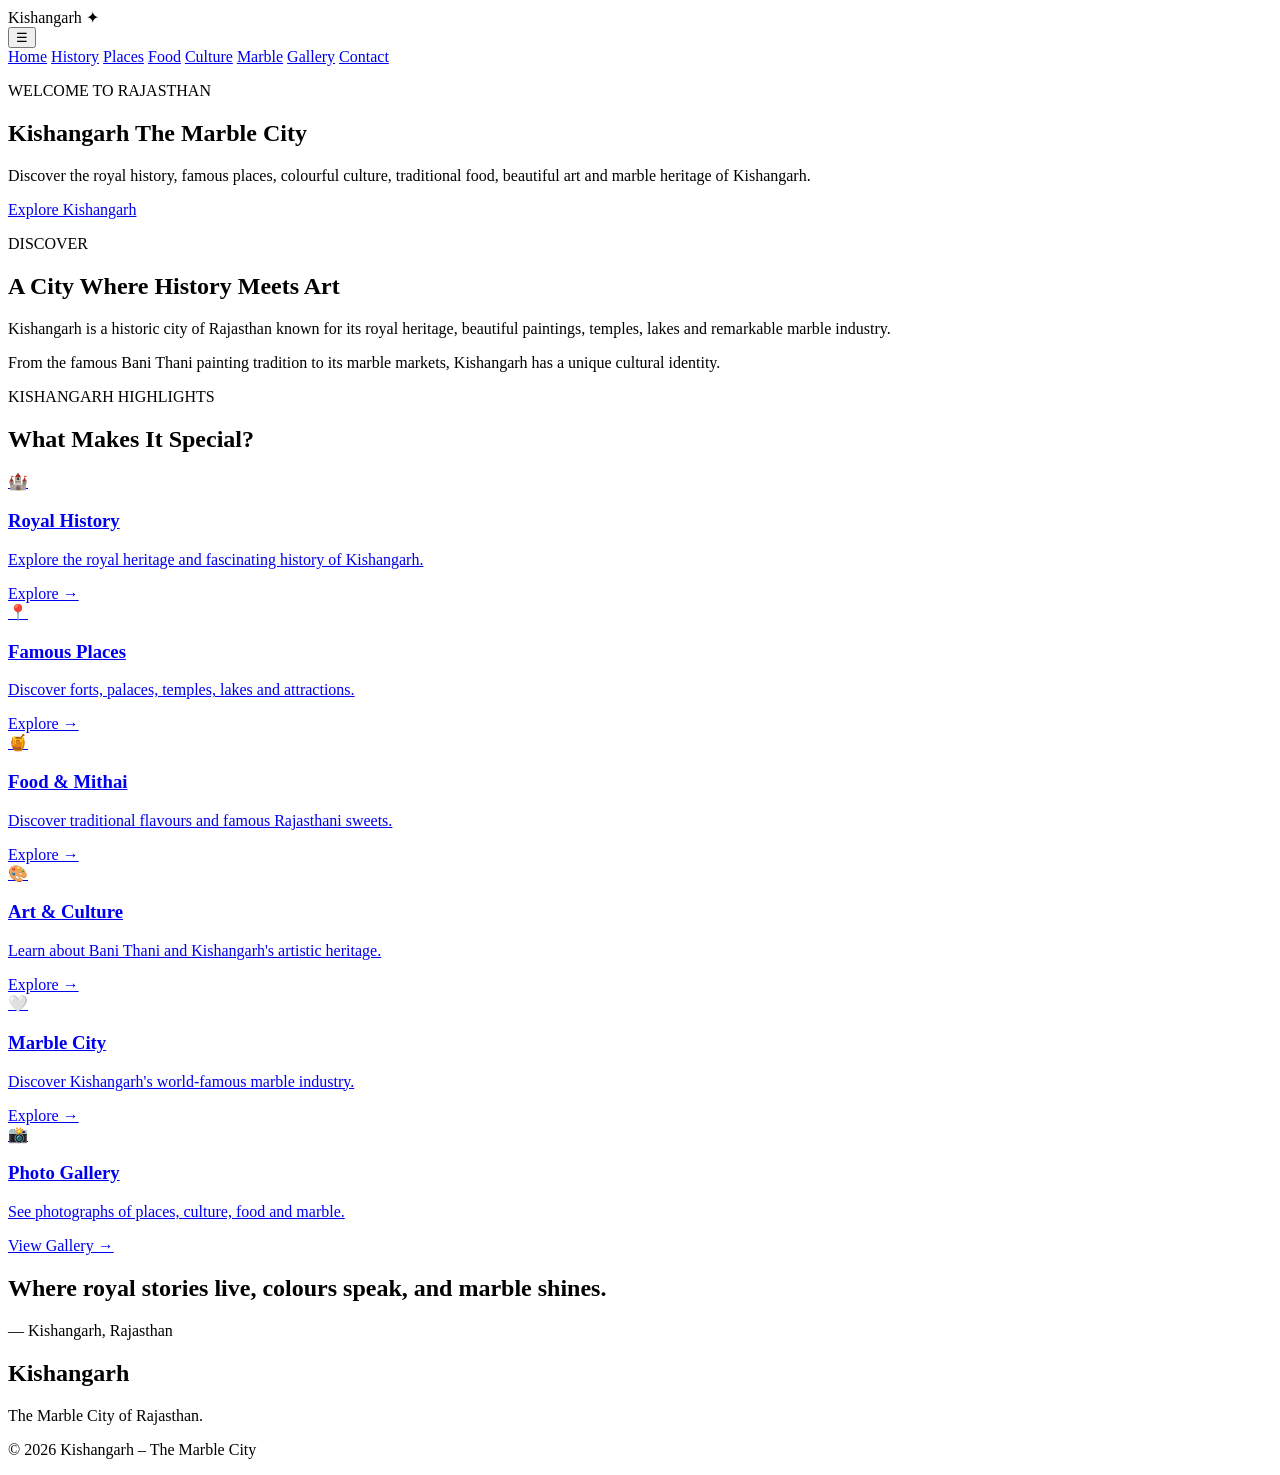
==== index.html @ cc8e48b8 "Create index.html" ====
<!DOCTYPE html>
<html lang="en">
<head>
<meta charset="UTF-8">
<meta name="viewport" content="width=device-width, initial-scale=1.0">
<title>Kishangarh | The Marble City</title>
<link rel="stylesheet" href="style.css">
</head>

<body>

<header class="navbar">
<div class="logo">Kishangarh <span>✦</span></div>

<button class="menu-btn" onclick="toggleMenu()">☰</button>

<nav id="navMenu">
<a href="index.html" class="active">Home</a>
<a href="history.html">History</a>
<a href="places.html">Places</a>
<a href="food.html">Food</a>
<a href="culture.html">Culture</a>
<a href="marble.html">Marble</a>
<a href="gallery.html">Gallery</a>
<a href="contact.html">Contact</a>
</nav>
</header>

<section class="hero">
<div class="hero-content">
<p class="small-title">WELCOME TO RAJASTHAN</p>

<h1>Kishangarh <span>The Marble City</span></h1>

<p>
Discover the royal history, famous places, colourful culture,
traditional food, beautiful art and marble heritage of Kishangarh.
</p>

<a href="places.html" class="btn">Explore Kishangarh</a>
</div>
</section>

<section class="intro">
<p class="section-tag">DISCOVER</p>
<h2>A City Where History Meets Art</h2>

<p>
Kishangarh is a historic city of Rajasthan known for its royal
heritage, beautiful paintings, temples, lakes and remarkable
marble industry.
</p>

<p>
From the famous Bani Thani painting tradition to its marble
markets, Kishangarh has a unique cultural identity.
</p>
</section>

<section class="highlights">

<div class="section-heading">
<p class="section-tag">KISHANGARH HIGHLIGHTS</p>
<h2>What Makes It Special?</h2>
</div>

<div class="highlight-grid">

<a href="history.html" class="highlight-card">
<div class="highlight-icon">🏰</div>
<h3>Royal History</h3>
<p>Explore the royal heritage and fascinating history of Kishangarh.</p>
<span>Explore →</span>
</a>

<a href="places.html" class="highlight-card">
<div class="highlight-icon">📍</div>
<h3>Famous Places</h3>
<p>Discover forts, palaces, temples, lakes and attractions.</p>
<span>Explore →</span>
</a>

<a href="food.html" class="highlight-card">
<div class="highlight-icon">🍯</div>
<h3>Food & Mithai</h3>
<p>Discover traditional flavours and famous Rajasthani sweets.</p>
<span>Explore →</span>
</a>

<a href="culture.html" class="highlight-card">
<div class="highlight-icon">🎨</div>
<h3>Art & Culture</h3>
<p>Learn about Bani Thani and Kishangarh's artistic heritage.</p>
<span>Explore →</span>
</a>

<a href="marble.html" class="highlight-card">
<div class="highlight-icon">🤍</div>
<h3>Marble City</h3>
<p>Discover Kishangarh's world-famous marble industry.</p>
<span>Explore →</span>
</a>

<a href="gallery.html" class="highlight-card">
<div class="highlight-icon">📸</div>
<h3>Photo Gallery</h3>
<p>See photographs of places, culture, food and marble.</p>
<span>View Gallery →</span>
</a>

</div>
</section>

<section class="quote">
<h2>Where royal stories live, colours speak, and marble shines.</h2>
<p>— Kishangarh, Rajasthan</p>
</section>

<footer>
<h2>Kishangarh</h2>
<p>The Marble City of Rajasthan.</p>
<p>© 2026 Kishangarh – The Marble City</p>
</footer>

<script src="script.js"></script>
</body>
</html>
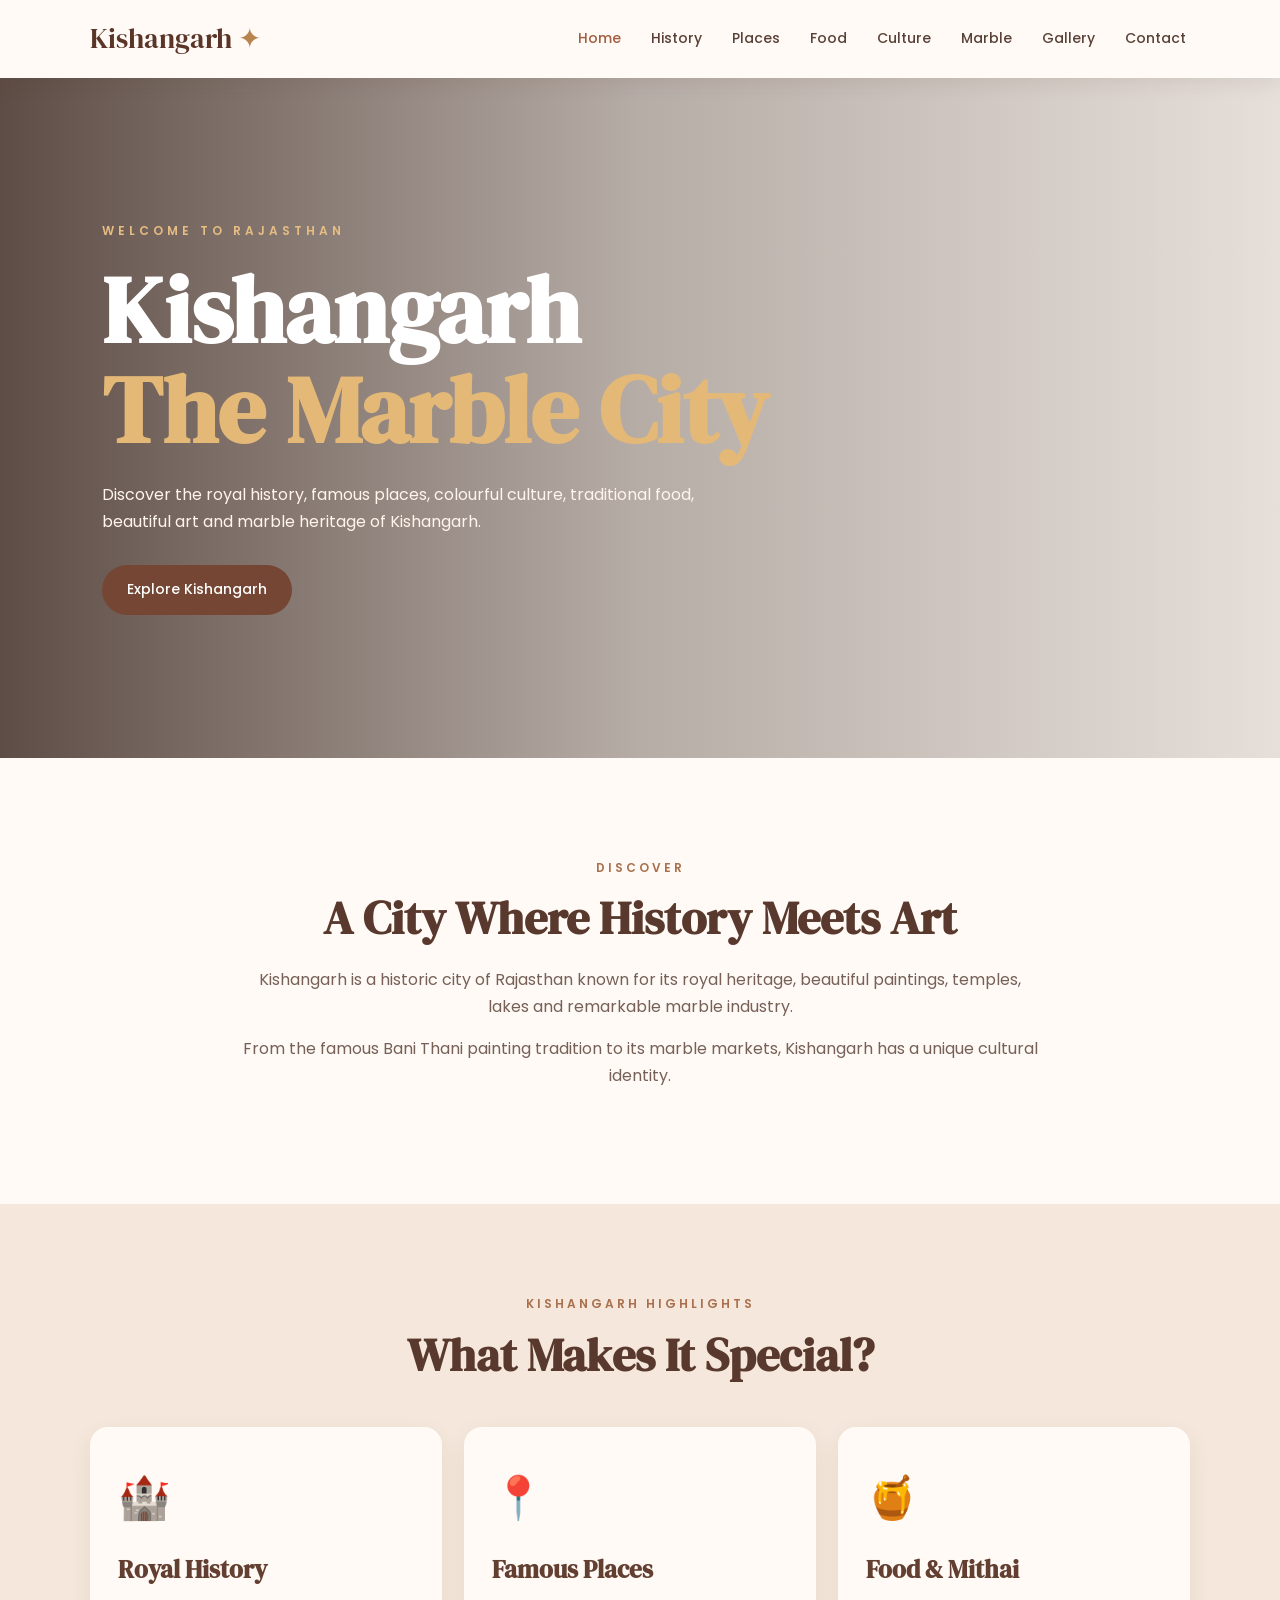
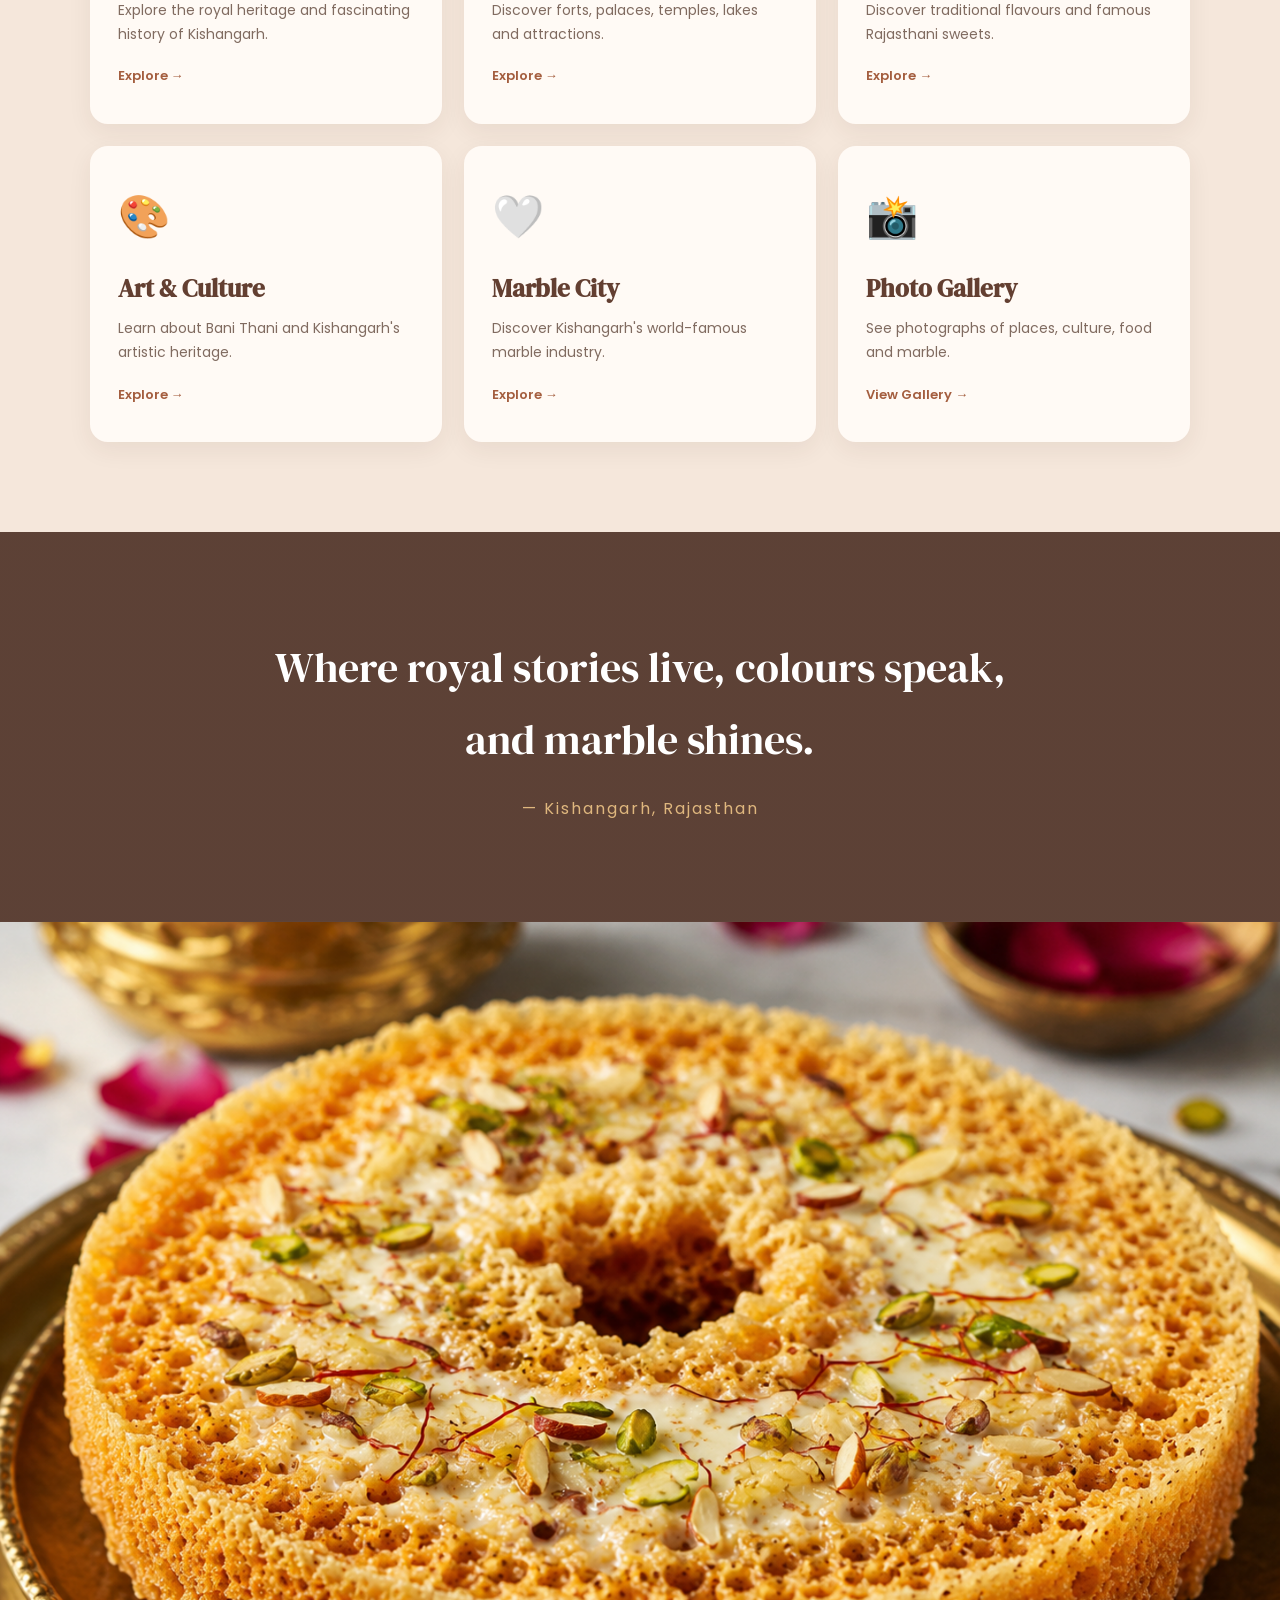
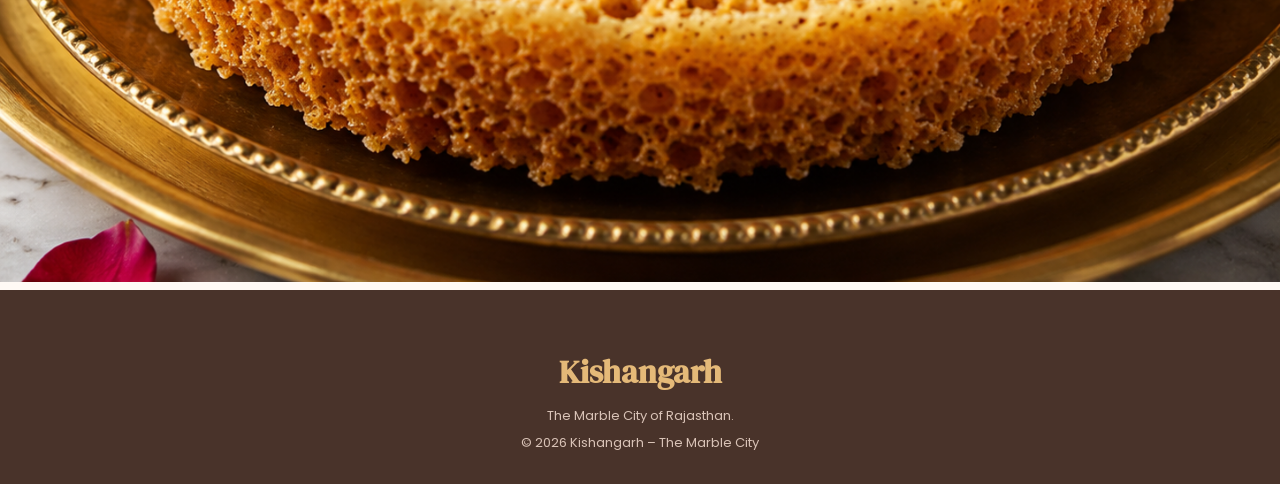
==== commit 2cc5e151: "Update index.html" ====
--- a/index.html
+++ b/index.html
@@ -115,7 +115,9 @@
 <h2>Where royal stories live, colours speak, and marble shines.</h2>
 <p>— Kishangarh, Rajasthan</p>
 </section>
-
+<div class="sweet-image">
+  <img src="file_0000000049008211b5ec627d107cb9df.png" alt="Ghewar">
+</div>
 <footer>
 <h2>Kishangarh</h2>
 <p>The Marble City of Rajasthan.</p>
--- a/style.css
+++ b/style.css
@@ -0,0 +1,1276 @@
+@import url('https://fonts.googleapis.com/css2?family=DM+Serif+Display&family=Poppins:wght@300;400;500;600;700&display=swap');
+
+/* =========================
+   BASIC SETTINGS
+========================= */
+
+* {
+    margin: 0;
+    padding: 0;
+    box-sizing: border-box;
+}
+
+html {
+    scroll-behavior: smooth;
+}
+
+body {
+    font-family: 'Poppins', sans-serif;
+    background: #fffaf5;
+    color: #49352d;
+    line-height: 1.7;
+}
+
+img {
+    max-width: 100%;
+}
+
+a {
+    text-decoration: none;
+}
+
+button {
+    font-family: inherit;
+}
+
+/* =========================
+   NAVIGATION
+========================= */
+
+.navbar {
+    width: 100%;
+    height: 78px;
+
+    display: flex;
+    align-items: center;
+    justify-content: space-between;
+
+    padding: 0 7%;
+
+    background: rgba(255, 250, 245, 0.97);
+
+    position: sticky;
+    top: 0;
+    z-index: 999;
+
+    box-shadow: 0 3px 20px rgba(70, 40, 25, 0.10);
+}
+
+.logo {
+    font-family: 'DM Serif Display', serif;
+    font-size: 28px;
+    color: #5a3528;
+    white-space: nowrap;
+}
+
+.logo span {
+    color: #b9854f;
+}
+
+nav {
+    display: flex;
+    align-items: center;
+    gap: 22px;
+}
+
+nav a {
+    color: #594137;
+    font-size: 14px;
+    font-weight: 500;
+
+    padding: 8px 4px;
+
+    transition: 0.3s;
+}
+
+nav a:hover,
+nav a.active {
+    color: #a15d3f;
+}
+
+.menu-btn {
+    display: none;
+
+    border: none;
+    background: transparent;
+
+    font-size: 28px;
+    color: #654235;
+
+    cursor: pointer;
+}
+
+/* =========================
+   HERO HOME
+========================= */
+
+.hero {
+    min-height: 680px;
+
+    display: flex;
+    align-items: center;
+
+    padding: 80px 8%;
+
+    background:
+        linear-gradient(
+            90deg,
+            rgba(48, 28, 20, 0.78),
+            rgba(48, 28, 20, 0.35),
+            rgba(48, 28, 20, 0.12)
+        ),
+        url("https://images.unsplash.com/photo-1599661046289-e31897846e41?auto=format&fit=crop&w=1800&q=85");
+
+    background-size: cover;
+    background-position: center;
+}
+
+.hero-content {
+    max-width: 720px;
+    color: white;
+
+    animation: fadeUp 1s ease;
+}
+
+.small-title {
+    color: #e6bd82;
+    letter-spacing: 4px;
+    font-size: 12px;
+    font-weight: 600;
+}
+
+.hero h1 {
+    font-family: 'DM Serif Display', serif;
+
+    font-size: clamp(55px, 8vw, 95px);
+
+    line-height: 1.05;
+
+    margin: 20px 0;
+}
+
+.hero h1 span {
+    display: block;
+    color: #e4b978;
+}
+
+.hero-content > p:not(.small-title) {
+    max-width: 620px;
+
+    font-size: 16px;
+
+    color: #fff5ed;
+
+    margin-bottom: 30px;
+}
+
+.hero-buttons {
+    display: flex;
+    gap: 15px;
+    flex-wrap: wrap;
+}
+
+/* =========================
+   BUTTONS
+========================= */
+
+.btn {
+    display: inline-block;
+
+    padding: 13px 25px;
+
+    background: #754633;
+    color: white;
+
+    border-radius: 30px;
+
+    font-size: 14px;
+    font-weight: 500;
+
+    transition: 0.3s;
+}
+
+.btn:hover {
+    background: #a66a49;
+    transform: translateY(-3px);
+}
+
+.btn-outline {
+    display: inline-block;
+
+    padding: 12px 24px;
+
+    border: 1px solid #e2b878;
+
+    color: white;
+
+    border-radius: 30px;
+
+    font-size: 14px;
+
+    transition: 0.3s;
+}
+
+.btn-outline:hover {
+    background: #e2b878;
+    color: #49352d;
+}
+
+/* =========================
+   INTRO
+========================= */
+
+.intro {
+    max-width: 850px;
+
+    margin: auto;
+
+    padding: 100px 25px;
+
+    text-align: center;
+}
+
+.section-tag {
+    color: #aa704d;
+
+    font-size: 12px;
+
+    letter-spacing: 3px;
+
+    font-weight: 600;
+}
+
+.intro h2,
+.section-heading h2,
+.content-section h2,
+.food-section > h2 {
+    font-family: 'DM Serif Display', serif;
+
+    color: #59392d;
+
+    font-size: 46px;
+
+    line-height: 1.2;
+
+    margin: 12px 0 20px;
+}
+
+.intro p:not(.section-tag) {
+    color: #766057;
+
+    margin-bottom: 15px;
+}
+
+/* =========================
+   HIGHLIGHTS
+========================= */
+
+.highlights {
+    background: #f5e7db;
+
+    padding: 90px 7%;
+}
+
+.section-heading {
+    text-align: center;
+
+    margin-bottom: 45px;
+}
+
+.highlight-grid {
+    max-width: 1200px;
+
+    margin: auto;
+
+    display: grid;
+
+    grid-template-columns: repeat(3, 1fr);
+
+    gap: 22px;
+}
+
+.highlight-card {
+    background: #fffaf5;
+
+    padding: 35px 28px;
+
+    border-radius: 18px;
+
+    color: #49352d;
+
+    box-shadow: 0 8px 25px rgba(70, 40, 25, 0.07);
+
+    transition: 0.35s;
+}
+
+.highlight-card:hover {
+    transform: translateY(-8px);
+
+    box-shadow: 0 15px 35px rgba(70, 40, 25, 0.14);
+}
+
+.highlight-icon {
+    font-size: 42px;
+
+    margin-bottom: 15px;
+}
+
+.highlight-card h3 {
+    font-family: 'DM Serif Display', serif;
+
+    font-size: 25px;
+
+    color: #633f31;
+
+    margin-bottom: 8px;
+}
+
+.highlight-card p {
+    color: #806b60;
+
+    font-size: 14px;
+
+    margin-bottom: 15px;
+}
+
+.highlight-card span {
+    color: #a45e3f;
+
+    font-size: 13px;
+
+    font-weight: 600;
+}
+
+/* =========================
+   QUOTE
+========================= */
+
+.quote {
+    padding: 100px 20px;
+
+    text-align: center;
+
+    background:
+        linear-gradient(
+            rgba(75, 45, 33, 0.90),
+            rgba(75, 45, 33, 0.90)
+        ),
+        url("https://images.unsplash.com/photo-1477587458883-47145ed94245?auto=format&fit=crop&w=1800&q=85");
+
+    background-size: cover;
+    background-position: center;
+
+    color: white;
+}
+
+.quote h2 {
+    max-width: 800px;
+
+    margin: auto;
+
+    font-family: 'DM Serif Display', serif;
+
+    font-size: 42px;
+
+    font-weight: 400;
+}
+
+.quote p {
+    margin-top: 20px;
+
+    color: #dfb77e;
+
+    letter-spacing: 2px;
+}
+
+/* =========================
+   PAGE BANNER
+========================= */
+
+.page-banner {
+    padding: 95px 20px;
+
+    text-align: center;
+
+    background:
+        linear-gradient(
+            rgba(90, 54, 39, 0.88),
+            rgba(90, 54, 39, 0.88)
+        ),
+        url("https://images.unsplash.com/photo-1603262110263-fb0112e7cc33?auto=format&fit=crop&w=1800&q=85");
+
+    background-size: cover;
+    background-position: center;
+
+    color: white;
+}
+
+.page-banner .section-tag {
+    color: #e2b879;
+}
+
+.page-banner h1 {
+    font-family: 'DM Serif Display', serif;
+
+    font-size: clamp(45px, 7vw, 70px);
+
+    color: white;
+
+    margin: 10px 0;
+}
+
+.page-banner p:last-child {
+    color: #f3e2d5;
+}
+
+/* =========================
+   GENERAL CONTENT
+========================= */
+
+.content-section {
+    max-width: 950px;
+
+    margin: auto;
+
+    padding: 90px 25px;
+}
+
+.content-section h2 {
+    margin-top: 40px;
+}
+
+.content-section h2:first-child {
+    margin-top: 0;
+}
+
+.content-section p {
+    color: #725c51;
+
+    margin: 12px 0;
+
+    line-height: 1.9;
+}
+
+.info-box {
+    margin-top: 40px;
+
+    padding: 25px;
+
+    background: #f4e4d7;
+
+    border-left: 5px solid #aa704d;
+
+    border-radius: 10px;
+}
+
+.info-box strong {
+    color: #633e30;
+}
+
+.info-box p {
+    margin-bottom: 0;
+}
+
+/* =========================
+   PLACES
+========================= */
+
+.place-grid {
+    max-width: 1200px;
+
+    margin: auto;
+
+    padding: 90px 7%;
+
+    display: grid;
+
+    grid-template-columns: repeat(3, 1fr);
+
+    gap: 25px;
+}
+
+.place-card {
+    background: white;
+
+    padding: 35px 28px;
+
+    border-radius: 18px;
+
+    border-bottom: 4px solid #b9855c;
+
+    box-shadow: 0 8px 25px rgba(70, 40, 25, 0.07);
+
+    transition: 0.35s;
+}
+
+.place-card:hover {
+    transform: translateY(-8px);
+}
+
+.place-icon {
+    font-size: 48px;
+
+    margin-bottom: 15px;
+}
+
+.place-card h2 {
+    font-family: 'DM Serif Display', serif;
+
+    color: #603f31;
+
+    font-size: 27px;
+
+    margin-bottom: 10px;
+}
+
+.place-card p {
+    color: #806a5f;
+
+    font-size: 14px;
+}
+
+/* =========================
+   FOOD
+========================= */
+
+.food-section {
+    max-width: 1200px;
+
+    margin: auto;
+
+    padding: 90px 7%;
+}
+
+.food-section > h2 {
+    text-align: center;
+
+    margin-bottom: 35px;
+}
+
+.food-title {
+    margin-top: 85px !important;
+}
+
+.food-grid {
+    display: grid;
+
+    grid-template-columns: repeat(3, 1fr);
+
+    gap: 22px;
+}
+
+.food-card {
+    background: #fff;
+
+    padding: 35px 25px;
+
+    text-align: center;
+
+    border-radius: 18px;
+
+    box-shadow: 0 8px 25px rgba(70, 40, 25, 0.07);
+
+    transition: 0.3s;
+}
+
+.food-card:hover {
+    transform: translateY(-7px);
+}
+
+.food-icon {
+    font-size: 50px;
+
+    margin-bottom: 15px;
+}
+
+.food-card h3 {
+    font-family: 'DM Serif Display', serif;
+
+    font-size: 26px;
+
+    color: #633f30;
+
+    margin-bottom: 8px;
+}
+
+.food-card p {
+    color: #806a5f;
+
+    font-size: 14px;
+}
+
+/* =========================
+   RECIPE
+========================= */
+
+.recipe-box {
+    max-width: 850px;
+
+    margin: 45px auto 0;
+
+    padding: 35px;
+
+    background: #f5e7db;
+
+    border-radius: 20px;
+}
+
+.recipe-box h3 {
+    font-family: 'DM Serif Display', serif;
+
+    font-size: 28px;
+
+    color: #623f30;
+
+    margin-bottom: 20px;
+}
+
+.recipe-box p {
+    margin: 10px 0;
+}
+
+.recipe-box ol {
+    padding-left: 25px;
+
+    color: #765f53;
+}
+
+.recipe-box li {
+    margin: 8px 0;
+}
+
+/* =========================
+   CULTURE
+========================= */
+
+.festival-grid {
+    display: grid;
+
+    grid-template-columns: repeat(2, 1fr);
+
+    gap: 20px;
+
+    margin-top: 30px;
+}
+
+.festival-card {
+    padding: 25px;
+
+    background: #f7e9dc;
+
+    border-radius: 15px;
+}
+
+.festival-card h3 {
+    font-family: 'DM Serif Display', serif;
+
+    font-size: 25px;
+
+    color: #654131;
+}
+
+.festival-card p {
+    font-size: 14px;
+}
+
+/* =========================
+   MARBLE
+========================= */
+
+.marble-steps {
+    display: grid;
+
+    grid-template-columns: repeat(4, 1fr);
+
+    gap: 18px;
+
+    margin: 40px 0;
+}
+
+.marble-steps > div {
+    padding: 25px;
+
+    background: #f4eee9;
+
+    border-radius: 15px;
+
+    text-align: center;
+}
+
+.marble-steps span {
+    display: inline-flex;
+
+    width: 48px;
+    height: 48px;
+
+    align-items: center;
+    justify-content: center;
+
+    border-radius: 50%;
+
+    background: #705044;
+
+    color: white;
+
+    margin-bottom: 12px;
+
+    font-weight: 600;
+}
+
+.marble-steps h3 {
+    font-family: 'DM Serif Display', serif;
+
+    font-size: 22px;
+
+    color: #604033;
+
+    margin-bottom: 8px;
+}
+
+.marble-steps p {
+    font-size: 13px;
+}
+
+/* =========================
+   GALLERY
+========================= */
+
+.gallery-section {
+    max-width: 1250px;
+
+    margin: auto;
+
+    padding: 80px 7%;
+}
+
+.gallery-filter {
+    display: flex;
+
+    justify-content: center;
+
+    flex-wrap: wrap;
+
+    gap: 10px;
+
+    margin-bottom: 45px;
+}
+
+.gallery-filter button {
+    border: 1px solid #b88769;
+
+    background: transparent;
+
+    color: #684536;
+
+    padding: 9px 19px;
+
+    border-radius: 25px;
+
+    cursor: pointer;
+
+    transition: 0.3s;
+}
+
+.gallery-filter button:hover {
+    background: #704837;
+
+    color: white;
+}
+
+.gallery-grid {
+    display: grid;
+
+    grid-template-columns: repeat(3, 1fr);
+
+    gap: 22px;
+}
+
+.gallery-item {
+    position: relative;
+
+    overflow: hidden;
+
+    min-height: 300px;
+
+    border-radius: 17px;
+
+    background: #ead8ca;
+
+    box-shadow: 0 8px 25px rgba(70, 40, 25, 0.10);
+
+    transition: 0.4s;
+}
+
+.gallery-item:hover {
+    transform: translateY(-7px);
+}
+
+.gallery-item img {
+    width: 100%;
+
+    height: 350px;
+
+    object-fit: cover;
+
+    display: block;
+
+    transition: 0.5s;
+}
+
+.gallery-item:hover img {
+    transform: scale(1.07);
+}
+
+.gallery-caption {
+    position: absolute;
+
+    left: 0;
+    right: 0;
+    bottom: 0;
+
+    padding: 45px 20px 20px;
+
+    color: white;
+
+    background:
+        linear-gradient(
+            transparent,
+            rgba(30, 18, 13, 0.95)
+        );
+}
+
+.gallery-caption h3 {
+    font-family: 'DM Serif Display', serif;
+
+    font-size: 25px;
+}
+
+.gallery-caption p {
+    font-size: 12px;
+
+    color: #e6d8cf;
+}
+
+/* =========================
+   CONTACT
+========================= */
+
+.contact-section {
+    max-width: 1100px;
+
+    margin: auto;
+
+    padding: 90px 25px;
+
+    display: grid;
+
+    grid-template-columns: 1fr 1fr;
+
+    gap: 60px;
+
+    align-items: center;
+}
+
+.contact-info h2 {
+    font-family: 'DM Serif Display', serif;
+
+    font-size: 45px;
+
+    color: #59392d;
+
+    margin-bottom: 15px;
+}
+
+.contact-info > p {
+    color: #766056;
+
+    margin-bottom: 25px;
+}
+
+.contact-card {
+    display: flex;
+
+    align-items: center;
+
+    gap: 18px;
+
+    background: white;
+
+    padding: 20px;
+
+    margin-bottom: 15px;
+
+    border-radius: 15px;
+
+    box-shadow: 0 6px 20px rgba(70, 40, 25, 0.07);
+}
+
+.contact-icon {
+    font-size: 30px;
+}
+
+.contact-card h3 {
+    color: #5f3d30;
+
+    margin-bottom: 3px;
+}
+
+.contact-card p {
+    color: #806a5f;
+
+    font-size: 14px;
+}
+
+.contact-decoration {
+    min-height: 400px;
+
+    background:
+        linear-gradient(
+            rgba(101, 64, 48, 0.08),
+            rgba(101, 64, 48, 0.08)
+        ),
+        #ead9cb;
+
+    border-radius: 30px;
+
+    display: flex;
+
+    flex-direction: column;
+
+    align-items: center;
+
+    justify-content: center;
+
+    text-align: center;
+}
+
+.cake-big {
+    font-size: 100px;
+
+    margin-bottom: 20px;
+}
+
+.contact-decoration h3 {
+    font-family: 'DM Serif Display', serif;
+
+    font-size: 38px;
+
+    color: #654132;
+}
+
+.contact-decoration p {
+    color: #806457;
+
+    margin-top: 10px;
+}
+
+/* =========================
+   FOOTER
+========================= */
+
+footer {
+    padding: 55px 7% 25px;
+
+    background: #49332a;
+
+    color: white;
+
+    text-align: center;
+}
+
+footer h2 {
+    font-family: 'DM Serif Display', serif;
+
+    color: #e4b978;
+
+    font-size: 32px;
+
+    margin-bottom: 5px;
+}
+
+footer p {
+    color: #d9c3b7;
+
+    font-size: 13px;
+
+    margin: 5px;
+}
+
+.footer-content {
+    max-width: 1100px;
+
+    margin: auto;
+
+    display: grid;
+
+    grid-template-columns: 2fr 1fr 1fr;
+
+    gap: 40px;
+
+    text-align: left;
+
+    padding-bottom: 35px;
+}
+
+.footer-content h2 {
+    margin-top: 0;
+}
+
+.footer-links {
+    display: flex;
+
+    flex-direction: column;
+
+    gap: 7px;
+}
+
+.footer-links h3 {
+    color: #e2b879;
+
+    margin-bottom: 5px;
+}
+
+.footer-links a {
+    color: #d8c4b9;
+
+    font-size: 13px;
+
+    transition: 0.3s;
+}
+
+.footer-links a:hover {
+    color: white;
+}
+
+.copyright {
+    border-top: 1px solid rgba(255,255,255,0.15);
+
+    padding-top: 20px;
+
+    margin-top: 10px;
+}
+
+/* =========================
+   ANIMATIONS
+========================= */
+
+@keyframes fadeUp {
+
+    from {
+        opacity: 0;
+
+        transform: translateY(30px);
+    }
+
+    to {
+        opacity: 1;
+
+        transform: translateY(0);
+    }
+}
+
+.highlight-card,
+.place-card,
+.food-card,
+.festival-card,
+.marble-steps > div,
+.gallery-item {
+    animation: fadeUp 0.7s ease both;
+}
+
+/* =========================
+   TABLET
+========================= */
+
+@media (max-width: 1000px) {
+
+    nav {
+        gap: 13px;
+    }
+
+    nav a {
+        font-size: 12px;
+    }
+
+    .highlight-grid {
+        grid-template-columns: repeat(2, 1fr);
+    }
+
+    .place-grid {
+        grid-template-columns: repeat(2, 1fr);
+    }
+
+    .food-grid {
+        grid-template-columns: repeat(2, 1fr);
+    }
+
+    .gallery-grid {
+        grid-template-columns: repeat(2, 1fr);
+    }
+
+    .marble-steps {
+        grid-template-columns: repeat(2, 1fr);
+    }
+}
+
+/* =========================
+   MOBILE
+========================= */
+
+@media (max-width: 750px) {
+
+    .navbar {
+        height: 70px;
+
+        padding: 0 5%;
+    }
+
+    .logo {
+        font-size: 24px;
+    }
+
+    .menu-btn {
+        display: block;
+    }
+
+    nav {
+        display: none;
+
+        position: absolute;
+
+        top: 70px;
+        left: 0;
+
+        width: 100%;
+
+        padding: 20px;
+
+        background: #fffaf5;
+
+        flex-direction: column;
+
+        gap: 12px;
+
+        box-shadow: 0 10px 20px rgba(0,0,0,0.10);
+    }
+
+    nav.show {
+        display: flex;
+    }
+
+    nav a {
+        width: 100%;
+
+        text-align: center;
+
+        padding: 10px;
+    }
+
+    .hero {
+        min-height: 600px;
+
+        padding: 50px 7%;
+
+        background-position: center;
+    }
+
+    .hero h1 {
+        font-size: 55px;
+    }
+
+    .intro {
+        padding: 70px 20px;
+    }
+
+    .intro h2,
+    .section-heading h2,
+    .content-section h2,
+    .food-section > h2 {
+        font-size: 38px;
+    }
+
+    .highlight-grid,
+    .place-grid,
+    .food-grid,
+    .gallery-grid {
+        grid-template-columns: 1fr;
+    }
+
+    .festival-grid {
+        grid-template-columns: 1fr;
+    }
+
+    .marble-steps {
+        grid-template-columns: 1fr;
+    }
+
+    .contact-section {
+        grid-template-columns: 1fr;
+
+        gap: 35px;
+    }
+
+    .contact-decoration {
+        min-height: 330px;
+    }
+
+    .footer-content {
+        grid-template-columns: 1fr;
+
+        text-align: center;
+    }
+
+    .footer-links {
+        align-items: center;
+    }
+
+    .quote h2 {
+        font-size: 32px;
+    }
+}
+
+/* =========================
+   SMALL PHONES
+========================= */
+
+@media (max-width: 450px) {
+
+    .hero h1 {
+        font-size: 45px;
+    }
+
+    .hero-content > p:not(.small-title) {
+        font-size: 14px;
+    }
+
+    .page-banner {
+        padding: 75px 20px;
+    }
+
+    .page-banner h1 {
+        font-size: 42px;
+    }
+
+    .gallery-section,
+    .food-section,
+    .place-grid {
+        padding-left: 5%;
+        padding-right: 5%;
+    }
+
+    .gallery-item img {
+        height: 300px;
+    }
+
+    .contact-info h2 {
+        font-size: 38px;
+    }
+
+    .quote {
+        padding: 75px 20px;
+    }
+
+    .quote h2 {
+        font-size: 28px;
+    }
+}
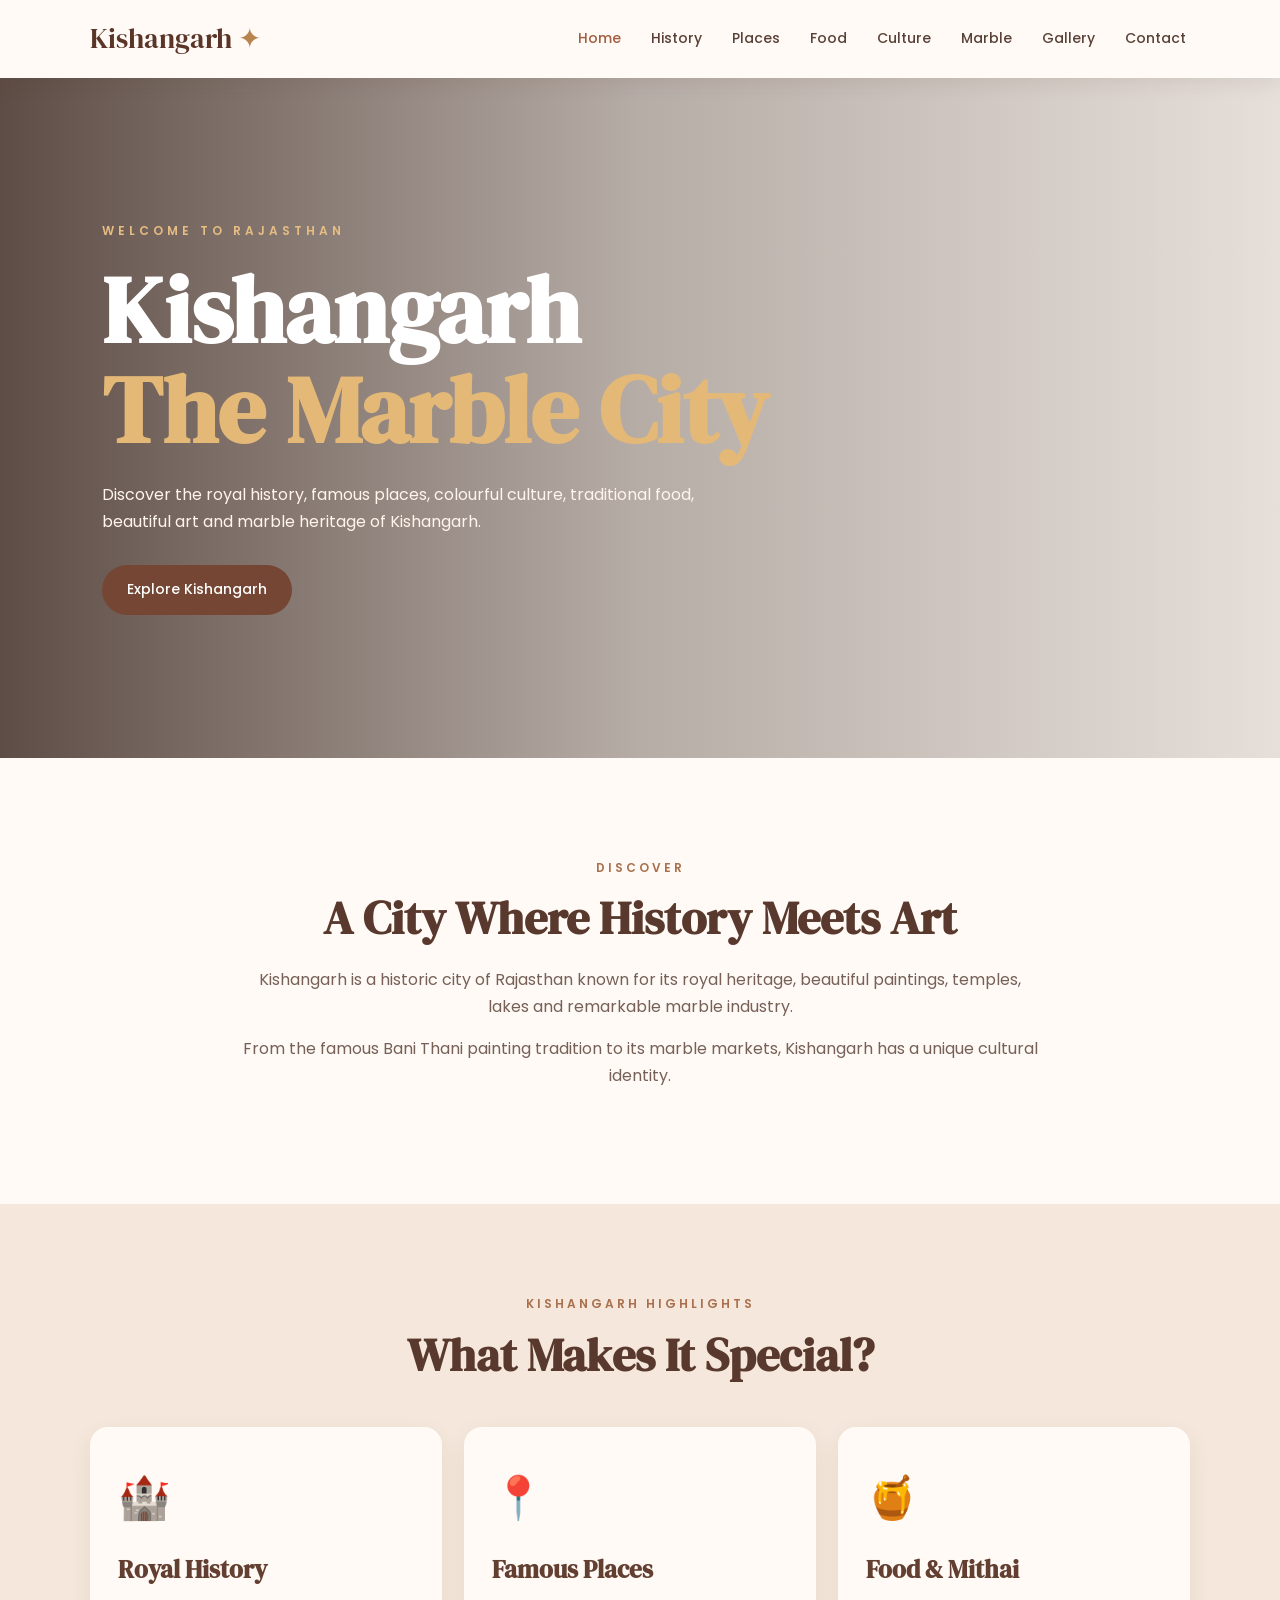
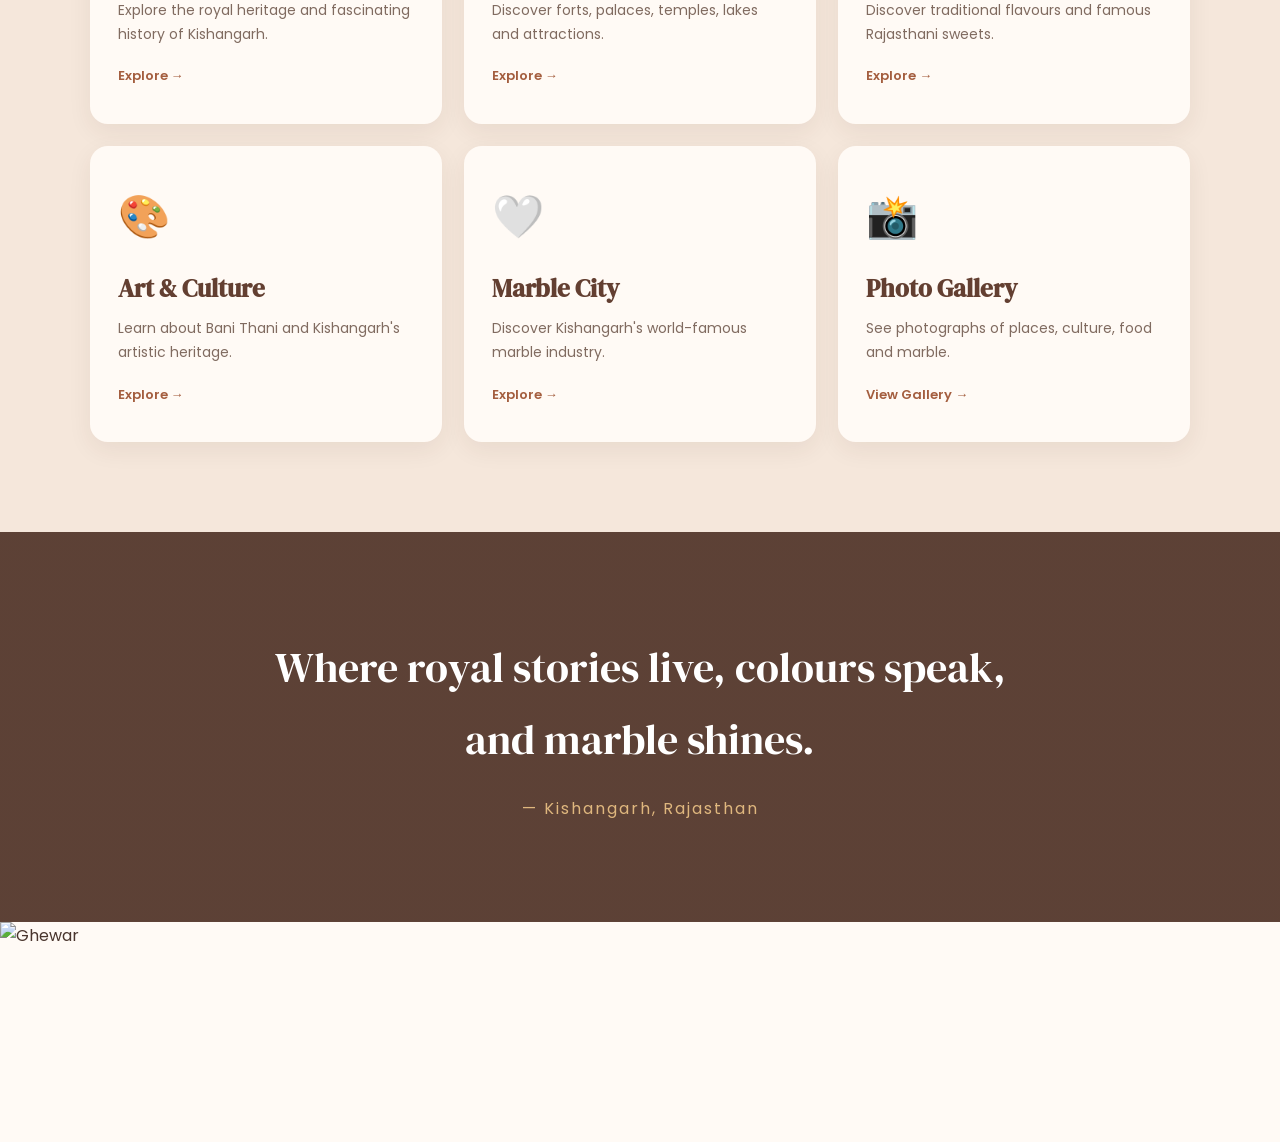
==== commit b027c23b: "Update index.html" ====
--- a/index.html
+++ b/index.html
@@ -116,14 +116,5 @@
 <p>— Kishangarh, Rajasthan</p>
 </section>
 <div class="sweet-image">
-  <img src="file_0000000049008211b5ec627d107cb9df.png" alt="Ghewar">
+  <img src="file_0000000049008211b5ec627d107cbdf.png" alt="Ghewar">
 </div>
-<footer>
-<h2>Kishangarh</h2>
-<p>The Marble City of Rajasthan.</p>
-<p>© 2026 Kishangarh – The Marble City</p>
-</footer>
-
-<script src="script.js"></script>
-</body>
-</html>
--- a/style.css
+++ b/style.css
@@ -1274,3 +1274,14 @@
         font-size: 28px;
     }
 }
+.sweet-image {
+  height: 220px;
+  overflow: hidden;
+}
+
+.sweet-image img {
+  width: 100%;
+  height: 100%;
+  object-fit: cover;
+  display: block;
+}
